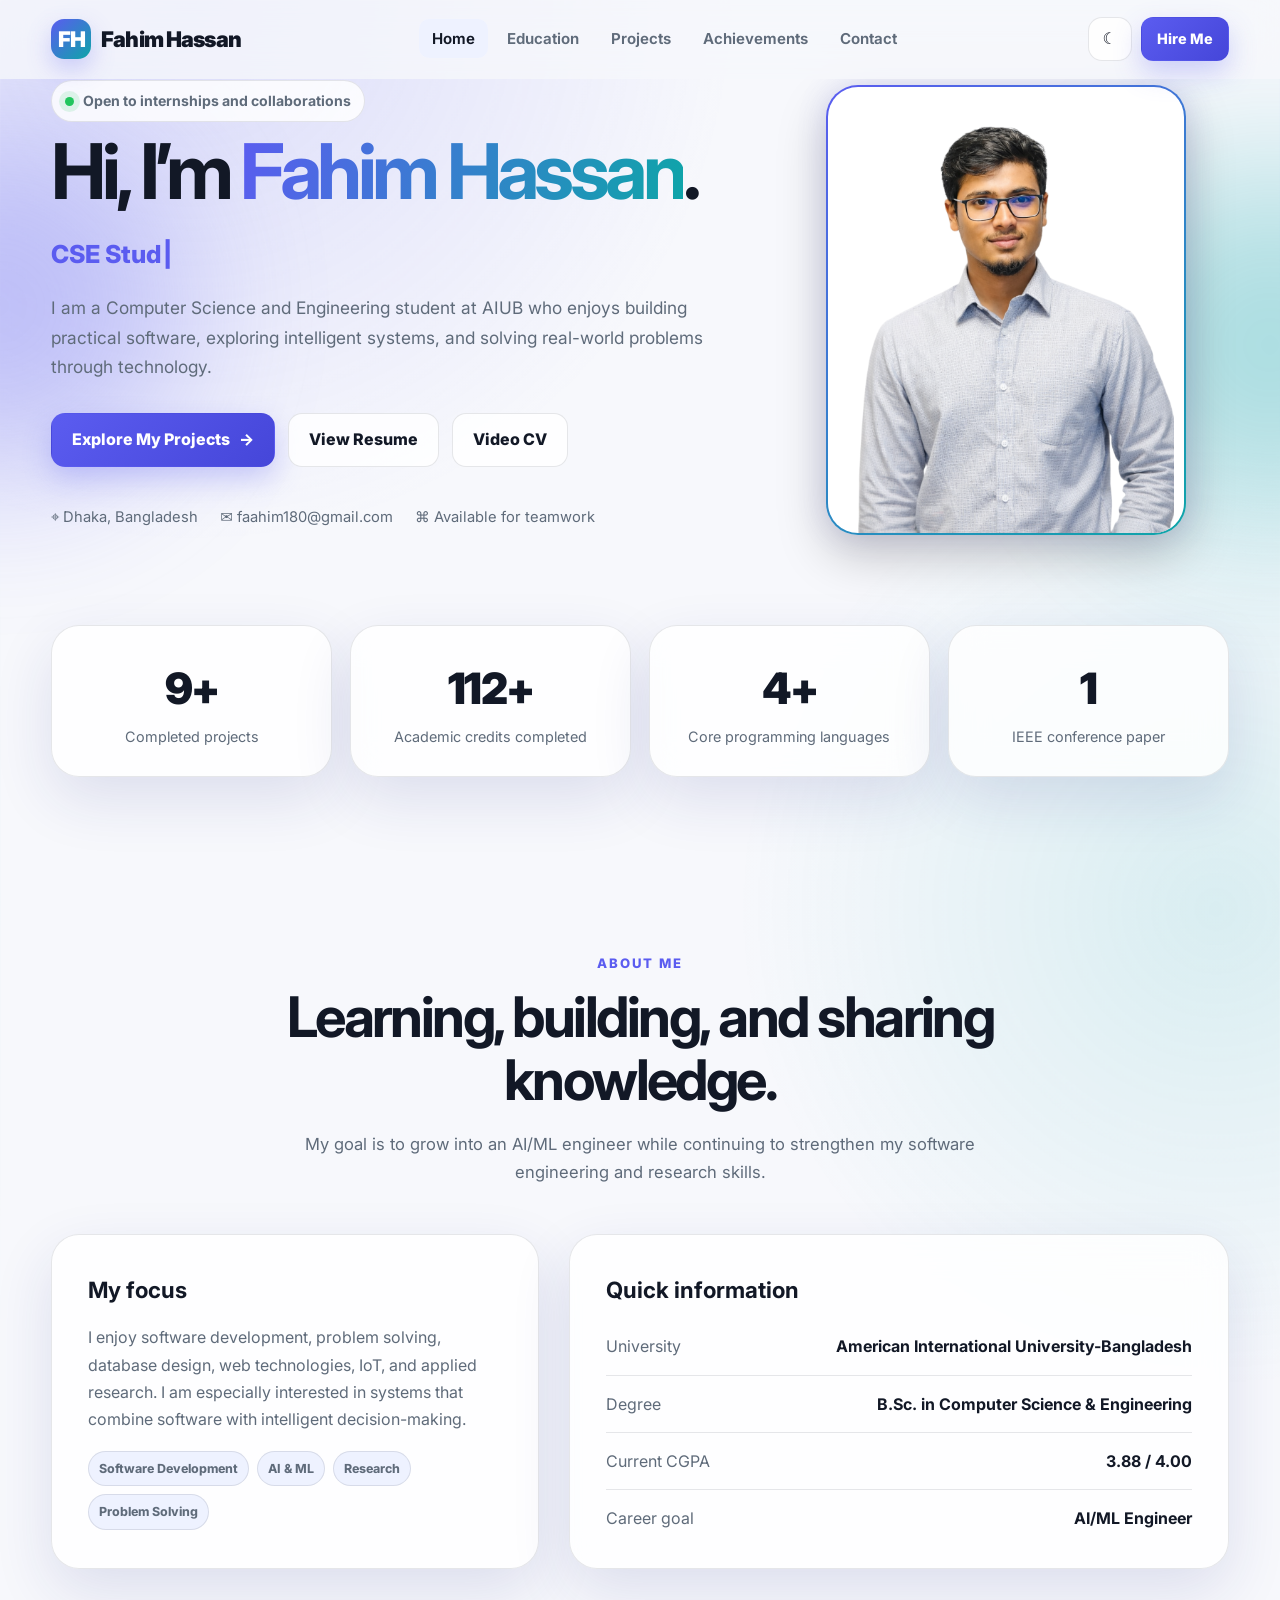
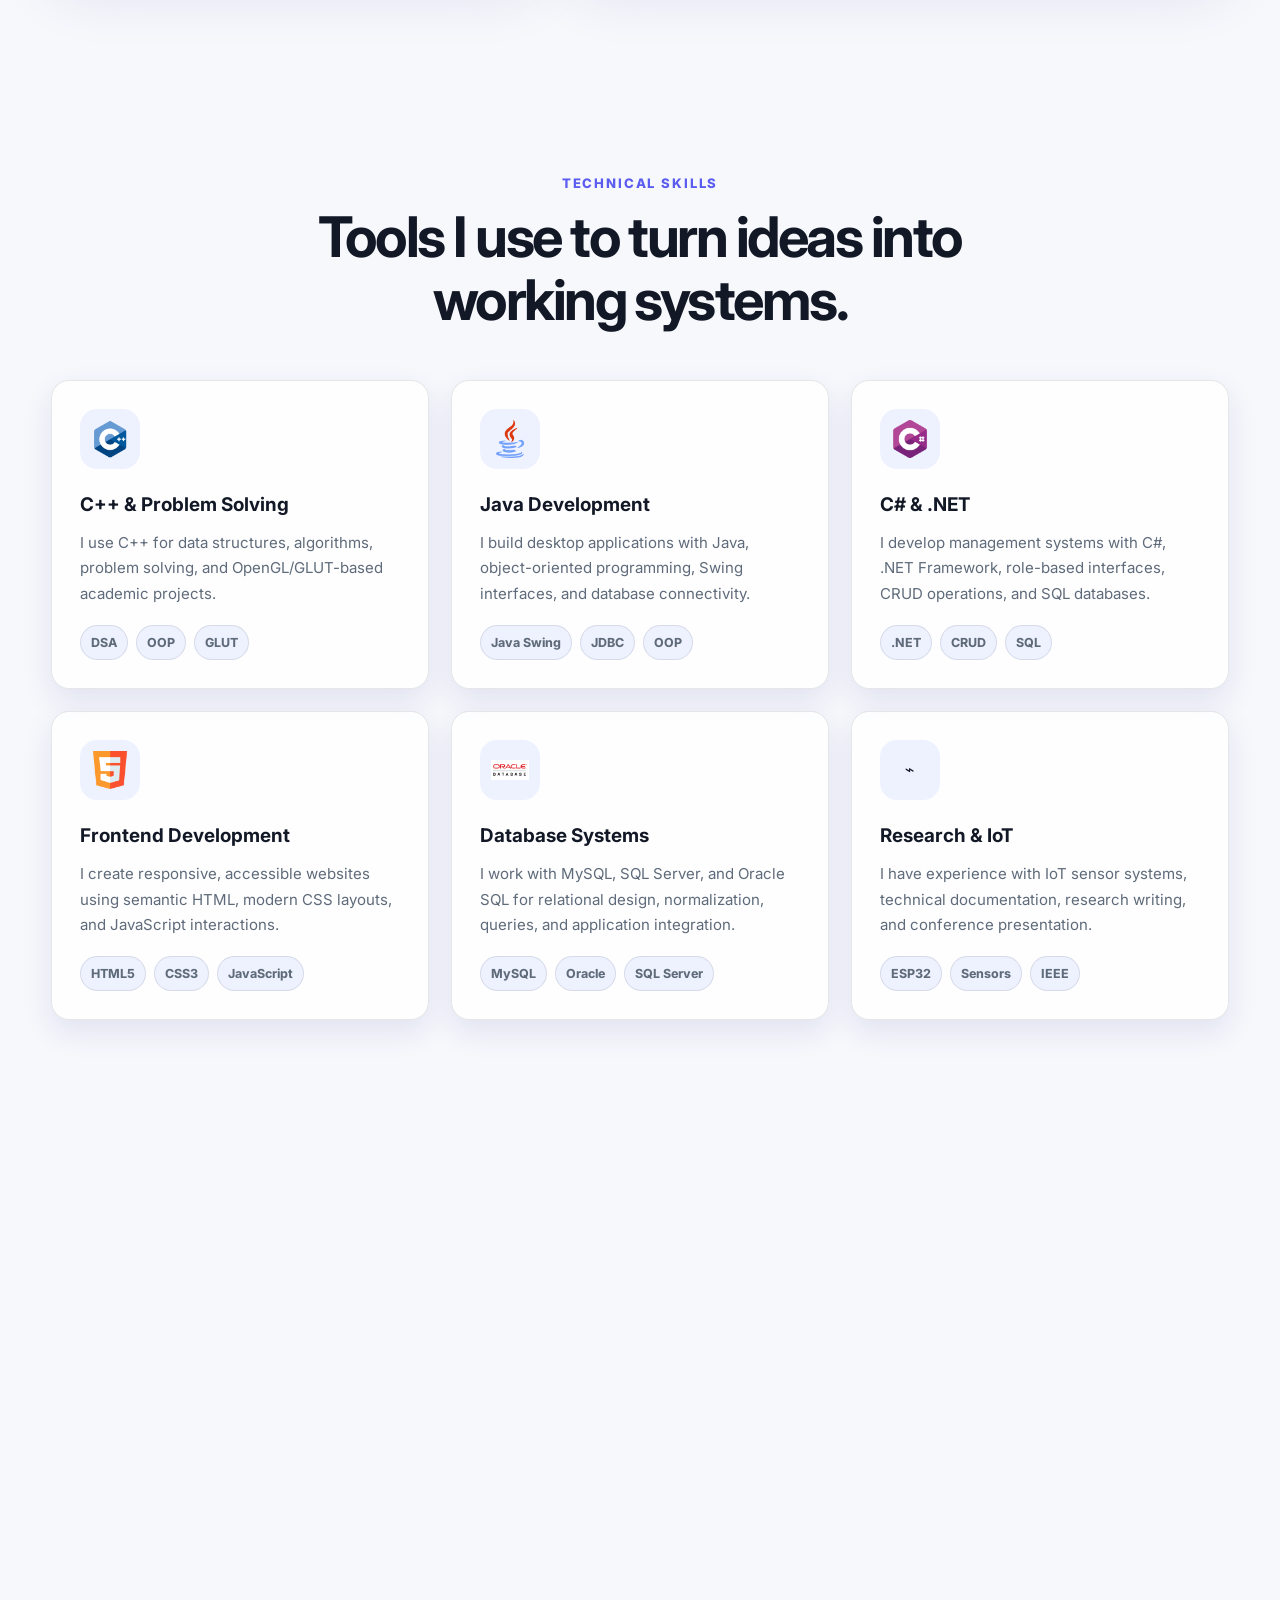
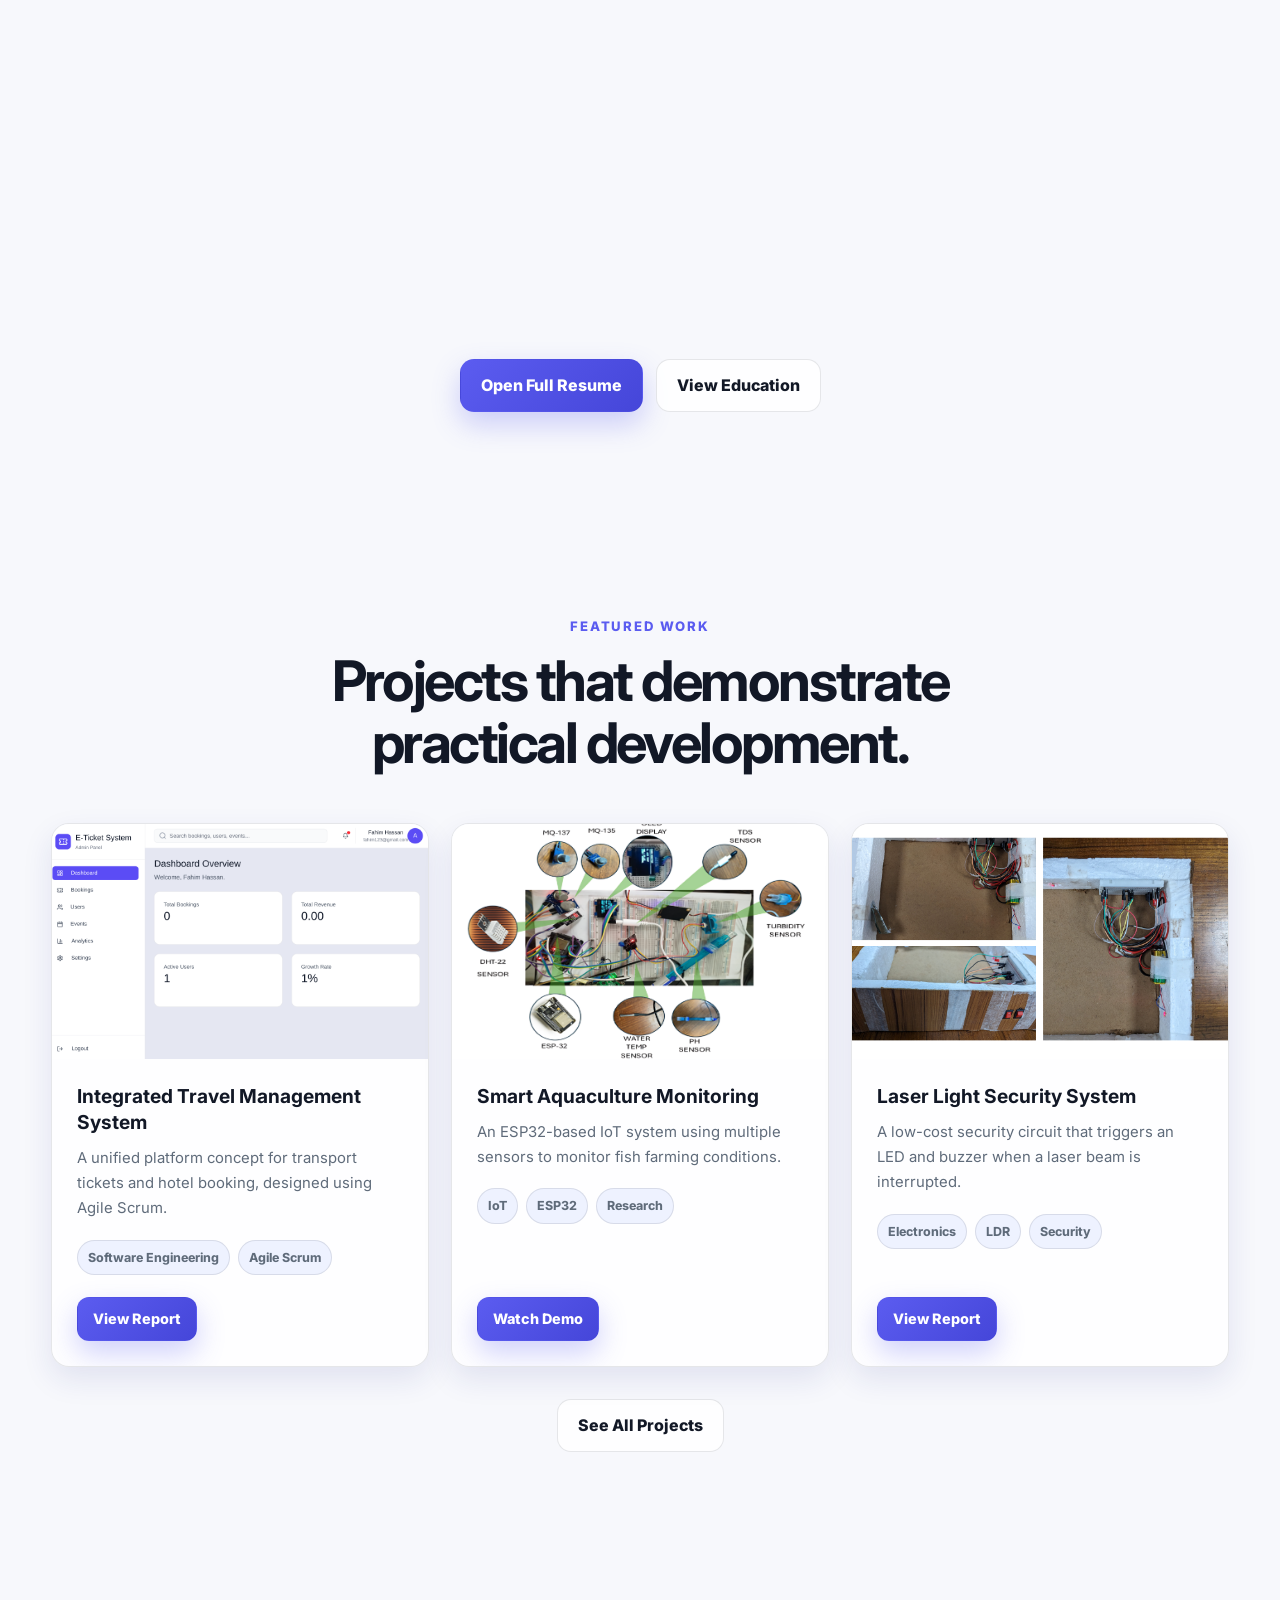
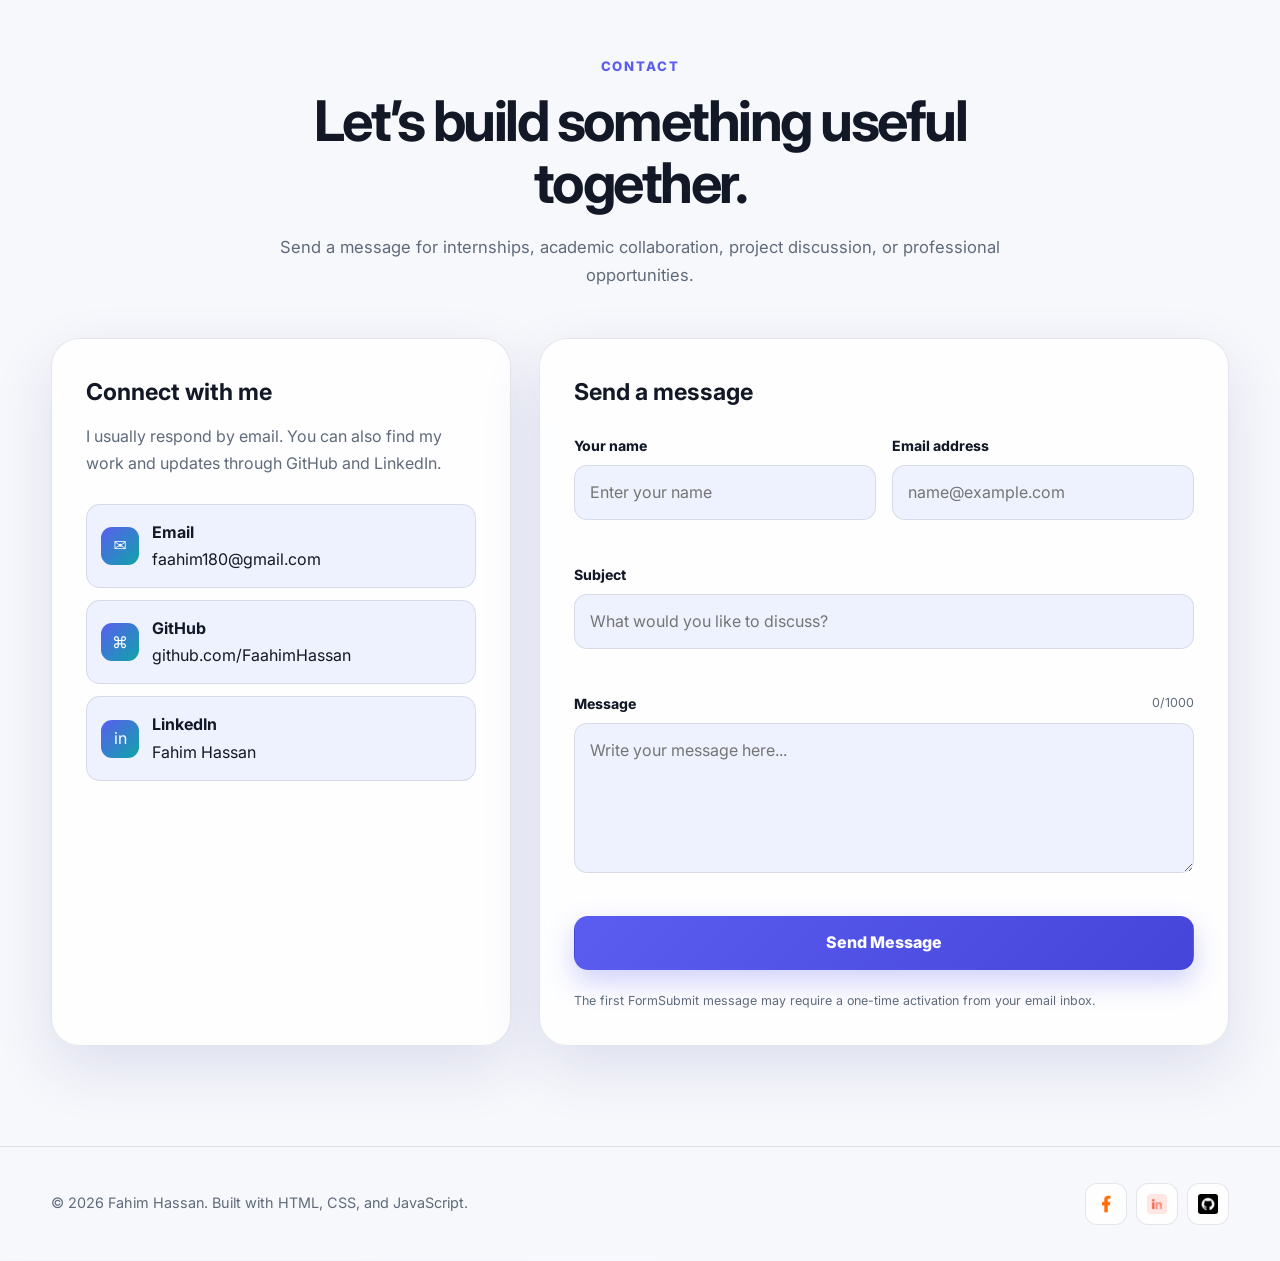
==== index.html @ 97524c72 "Complete file" ====
<!DOCTYPE html>
<html lang="en">
<head>
  <meta charset="UTF-8">
  <meta name="viewport" content="width=device-width, initial-scale=1.0">
  <meta name="description" content="Portfolio of Fahim Hassan, a Computer Science and Engineering student interested in software development, AI, machine learning, and research.">
  <meta name="theme-color" content="#070b16">
  <title>Fahim Hassan | CSE Portfolio</title>
  <link rel="preconnect" href="https://fonts.googleapis.com">
  <link rel="preconnect" href="https://fonts.gstatic.com" crossorigin>
  <link href="https://fonts.googleapis.com/css2?family=Inter:wght@400;500;600;700;800;900&display=swap" rel="stylesheet">
  <script>
    document.documentElement.dataset.theme = localStorage.getItem("portfolio-theme") ||
      (window.matchMedia("(prefers-color-scheme: dark)").matches ? "dark" : "light");
  </script>
  <link rel="stylesheet" href="styles/styles.css">
</head>
<body>
  <a class="skip-link" href="#main-content">Skip to main content</a>

  <header class="site-header">
    <nav class="navbar container" aria-label="Main navigation">
      <a class="logo" href="index.html" aria-label="Fahim Hassan home">
        <span class="logo-mark">FH</span>
        <span class="logo-text">Fahim Hassan</span>
      </a>

      <ul class="nav-menu">
        <li><a class="nav-link" href="index.html">Home</a></li>
        <li><a class="nav-link" href="education-card.html">Education</a></li>
        <li><a class="nav-link" href="projects.html">Projects</a></li>
        <li><a class="nav-link" href="achievements.html">Achievements</a></li>
        <li><a class="nav-link" href="#contact">Contact</a></li>
      </ul>

      <div class="nav-actions">
        <button class="icon-button theme-toggle" type="button" aria-label="Switch theme">☾</button>
        <a class="btn btn-primary btn-small desktop-hire" href="https://www.linkedin.com/in/fahim-hassan-341258252/" target="_blank" rel="noopener noreferrer">Hire Me</a>
        <button class="menu-toggle" type="button" aria-label="Open navigation menu" aria-expanded="false">
          <span></span><span></span><span></span>
        </button>
      </div>
    </nav>
  </header>

  <main id="main-content">
    <section class="hero">
      <div class="container hero-grid">
        <div class="hero-content">
          <div class="status-badge"><span class="status-dot"></span>Open to internships and collaborations</div>
          <h1>Hi, I’m <span class="gradient-text">Fahim Hassan</span>.</h1>
          <p class="hero-role">
            <span data-typing='["CSE Student", "Software Developer", "AI/ML Learner", "Research Enthusiast"]'></span><span class="typing-cursor">|</span>
          </p>
          <p class="hero-description">
            I am a Computer Science and Engineering student at AIUB who enjoys building practical software, exploring intelligent systems, and solving real-world problems through technology.
          </p>
          <div class="hero-actions">
            <a class="btn btn-primary" href="projects.html">Explore My Projects <span aria-hidden="true">→</span></a>
            <a class="btn btn-secondary" href="link.html">View Resume</a>
            <a class="btn btn-secondary" href="https://youtu.be/KXTPEJfqKW8" target="_blank" rel="noopener noreferrer">Video CV</a>
          </div>
          <div class="hero-meta">
            <span>⌖ Dhaka, Bangladesh</span>
            <span>✉ faahim180@gmail.com</span>
            <span>⌘ Available for teamwork</span>
          </div>
        </div>

        <div class="portrait-shell">
          <img src="images/Fahim-cropped.png" alt="Portrait of Fahim Hassan" width="944" height="1206" loading="eager" decoding="async" fetchpriority="high">
          <div class="floating-card">
            <strong>CGPA 3.87</strong>
            <span>B.Sc. in CSE at AIUB</span>
          </div>
        </div>
      </div>
    </section>

    <section class="section compact">
      <div class="container stats-grid">
        <article class="glass-card stat-card reveal">
          <div class="stat-number" data-counter="9" data-suffix="+">0</div>
          <p class="stat-label">Completed projects</p>
        </article>
        <article class="glass-card stat-card reveal">
          <div class="stat-number" data-counter="112" data-suffix="+">0</div>
          <p class="stat-label">Academic credits completed</p>
        </article>
        <article class="glass-card stat-card reveal">
          <div class="stat-number" data-counter="4" data-suffix="+">0</div>
          <p class="stat-label">Core programming languages</p>
        </article>
        <article class="glass-card stat-card reveal">
          <div class="stat-number" data-counter="1">0</div>
          <p class="stat-label">IEEE conference paper</p>
        </article>
      </div>
    </section>

    <section class="section" id="about">
      <div class="container">
        <div class="section-header reveal">
          <span class="eyebrow">About me</span>
          <h2 class="section-title">Learning, building, and sharing knowledge.</h2>
          <p class="section-description">My goal is to grow into an AI/ML engineer while continuing to strengthen my software engineering and research skills.</p>
        </div>

        <div class="about-grid">
          <article class="glass-card about-panel reveal">
            <h3>My focus</h3>
            <p>I enjoy software development, problem solving, database design, web technologies, IoT, and applied research. I am especially interested in systems that combine software with intelligent decision-making.</p>
            <div class="tag-list">
              <span class="tag">Software Development</span>
              <span class="tag">AI & ML</span>
              <span class="tag">Research</span>
              <span class="tag">Problem Solving</span>
            </div>
          </article>

          <article class="glass-card about-panel reveal">
            <h3>Quick information</h3>
            <div class="info-list">
              <div class="info-item"><span>University</span><strong>American International University-Bangladesh</strong></div>
              <div class="info-item"><span>Degree</span><strong>B.Sc. in Computer Science & Engineering</strong></div>
              <div class="info-item"><span>Current CGPA</span><strong>3.88 / 4.00</strong></div>
              <div class="info-item"><span>Career goal</span><strong>AI/ML Engineer</strong></div>
            </div>
          </article>
        </div>
      </div>
    </section>

    <section class="section" id="skills">
      <div class="container">
        <div class="section-header reveal">
          <span class="eyebrow">Technical skills</span>
          <h2 class="section-title">Tools I use to turn ideas into working systems.</h2>
        </div>

        <div class="skills-grid">
          <article class="skill-card reveal">
            <div class="skill-icon"><img src="images/c++.png" alt="C++ logo"></div>
            <h3>C++ & Problem Solving</h3>
            <p>I use C++ for data structures, algorithms, problem solving, and OpenGL/GLUT-based academic projects.</p>
            <div class="tag-list"><span class="tag">DSA</span><span class="tag">OOP</span><span class="tag">GLUT</span></div>
          </article>

          <article class="skill-card reveal">
            <div class="skill-icon"><img src="images/java.png" alt="Java logo"></div>
            <h3>Java Development</h3>
            <p>I build desktop applications with Java, object-oriented programming, Swing interfaces, and database connectivity.</p>
            <div class="tag-list"><span class="tag">Java Swing</span><span class="tag">JDBC</span><span class="tag">OOP</span></div>
          </article>

          <article class="skill-card reveal">
            <div class="skill-icon"><img src="images/c-sharp.png" alt="C sharp logo"></div>
            <h3>C# & .NET</h3>
            <p>I develop management systems with C#, .NET Framework, role-based interfaces, CRUD operations, and SQL databases.</p>
            <div class="tag-list"><span class="tag">.NET</span><span class="tag">CRUD</span><span class="tag">SQL</span></div>
          </article>

          <article class="skill-card reveal">
            <div class="skill-icon"><img src="images/html5.png" alt="HTML logo"></div>
            <h3>Frontend Development</h3>
            <p>I create responsive, accessible websites using semantic HTML, modern CSS layouts, and JavaScript interactions.</p>
            <div class="tag-list"><span class="tag">HTML5</span><span class="tag">CSS3</span><span class="tag">JavaScript</span></div>
          </article>

          <article class="skill-card reveal">
            <div class="skill-icon"><img src="images/oracle-database-logo.png" alt="Database logo"></div>
            <h3>Database Systems</h3>
            <p>I work with MySQL, SQL Server, and Oracle SQL for relational design, normalization, queries, and application integration.</p>
            <div class="tag-list"><span class="tag">MySQL</span><span class="tag">Oracle</span><span class="tag">SQL Server</span></div>
          </article>

          <article class="skill-card reveal">
            <div class="skill-icon"><span aria-hidden="true">⌁</span></div>
            <h3>Research & IoT</h3>
            <p>I have experience with IoT sensor systems, technical documentation, research writing, and conference presentation.</p>
            <div class="tag-list"><span class="tag">ESP32</span><span class="tag">Sensors</span><span class="tag">IEEE</span></div>
          </article>
        </div>
      </div>
    </section>

    <section class="section" id="resume">
      <div class="container">
        <div class="section-header reveal">
          <span class="eyebrow">Resume summary</span>
          <h2 class="section-title">Academic progress and selected experience.</h2>
        </div>

        <div class="timeline-grid">
          <article class="glass-card timeline-column reveal">
            <h3>Education</h3>
            <div class="timeline-item">
              <h4>B.Sc. in Computer Science & Engineering</h4>
              <div class="meta">AIUB · Expected 2027</div>
              <p>Current CGPA: 3.87. Completed 97 credits and continuing advanced CSE coursework.</p>
            </div>
            <div class="timeline-item">
              <h4>Higher Secondary Certificate</h4>
              <div class="meta">Notre Dame College Mymensingh · 2021</div>
              <p>Science group, GPA 5.00 out of 5.00.</p>
            </div>
            <div class="timeline-item">
              <h4>Secondary School Certificate</h4>
              <div class="meta">Shibganj Govt. Model High School · 2019</div>
              <p>Science group, GPA 5.00 out of 5.00.</p>
            </div>
          </article>

          <article class="glass-card timeline-column reveal">
            <h3>Projects & Research</h3>
            <div class="timeline-item">
              <h4>Fresh Farm Shop Management System</h4>
              <div class="meta">C# · .NET · Database</div>
              <p>Role-based inventory, sales, billing, and reporting system.</p>
            </div>
            <div class="timeline-item">
              <h4>Coffee Shop Management System</h4>
              <div class="meta">Java · Swing · JDBC</div>
              <p>Desktop ordering application with authentication, cart, discount, payment, and admin features.</p>
            </div>
            <div class="timeline-item">
              <h4>Smart Aquaculture Monitoring</h4>
              <div class="meta">IoT · ESP32 · Sensors</div>
              <p>Real-time environmental monitoring concept with validation of sensor readings.</p>
            </div>
          </article>
        </div>

        <div class="hero-actions" style="justify-content:center; margin-top:32px;">
          <a class="btn btn-primary" href="link.html">Open Full Resume</a>
          <a class="btn btn-secondary" href="education-card.html">View Education</a>
        </div>
      </div>
    </section>

    <section class="section" id="featured-projects">
      <div class="container">
        <div class="section-header reveal">
          <span class="eyebrow">Featured work</span>
          <h2 class="section-title">Projects that demonstrate practical development.</h2>
        </div>

        <div class="project-grid">
          <article class="project-card reveal">
            <div class="project-media"><img src="images/Softwere_project.png" alt="Travel management software project interface" loading="lazy"></div>
            <div class="project-body">
              <h3>Integrated Travel Management System</h3>
              <p>A unified platform concept for transport tickets and hotel booking, designed using Agile Scrum.</p>
              <div class="tag-list"><span class="tag">Software Engineering</span><span class="tag">Agile Scrum</span></div>
              <div class="project-actions"><a class="btn btn-primary btn-small" href="softwere_project.html">View Report</a></div>
            </div>
          </article>

          <article class="project-card reveal">
            <div class="project-media"><img src="images/MicroProject.png" alt="Smart aquaculture monitoring system" loading="lazy"></div>
            <div class="project-body">
              <h3>Smart Aquaculture Monitoring</h3>
              <p>An ESP32-based IoT system using multiple sensors to monitor fish farming conditions.</p>
              <div class="tag-list"><span class="tag">IoT</span><span class="tag">ESP32</span><span class="tag">Research</span></div>
              <div class="project-actions"><a class="btn btn-primary btn-small" href="https://youtu.be/hT_VcO5adfo" target="_blank" rel="noopener noreferrer">Watch Demo</a></div>
            </div>
          </article>

          <article class="project-card reveal">
            <div class="project-media"><img src="images/Laser_light.png" alt="Laser light security system" loading="lazy"></div>
            <div class="project-body">
              <h3>Laser Light Security System</h3>
              <p>A low-cost security circuit that triggers an LED and buzzer when a laser beam is interrupted.</p>
              <div class="tag-list"><span class="tag">Electronics</span><span class="tag">LDR</span><span class="tag">Security</span></div>
              <div class="project-actions"><a class="btn btn-primary btn-small" href="laser_light.html">View Report</a></div>
            </div>
          </article>
        </div>

        <div class="hero-actions" style="justify-content:center; margin-top:32px;">
          <a class="btn btn-secondary" href="projects.html">See All Projects</a>
        </div>
      </div>
    </section>

    <section class="section" id="contact">
      <div class="container">
        <div class="section-header reveal">
          <span class="eyebrow">Contact</span>
          <h2 class="section-title">Let’s build something useful together.</h2>
          <p class="section-description">Send a message for internships, academic collaboration, project discussion, or professional opportunities.</p>
        </div>

        <div class="contact-grid">
          <article class="glass-card contact-info reveal">
            <h3>Connect with me</h3>
            <p>I usually respond by email. You can also find my work and updates through GitHub and LinkedIn.</p>
            <div class="contact-links">
              <a class="contact-link" href="mailto:faahim180@gmail.com"><span>✉</span><span><strong>Email</strong><br>faahim180@gmail.com</span></a>
              <a class="contact-link" href="https://github.com/FaahimHassan" target="_blank" rel="noopener noreferrer"><span>⌘</span><span><strong>GitHub</strong><br>github.com/FaahimHassan</span></a>
              <a class="contact-link" href="https://www.linkedin.com/in/fahim-hassan-341258252/" target="_blank" rel="noopener noreferrer"><span>in</span><span><strong>LinkedIn</strong><br>Fahim Hassan</span></a>
            </div>
          </article>

         <form class="glass-card contact-form reveal"
      action="https://formsubmit.co/faahim180@gmail.com"
      method="POST">
            <h3>Send a message</h3>
                            <input
                  type="hidden"
                  name="_subject"
                  value="New portfolio contact message"
                >

                <input
                  type="hidden"
                  name="_template"
                  value="table"
                >

                <input
                  type="hidden"
                  name="_url"
                  value="https://faahimhassan.github.io/E-Portfolio/"
                >
            <input type="hidden" name="_subject" value="New portfolio contact message">
            <input type="hidden" name="_template" value="table">
            <div class="honeypot" aria-hidden="true">
              <label for="website">Leave this field empty</label>
              <input id="website" type="text" name="_honey" tabindex="-1" autocomplete="off">
            </div>

            <div class="form-grid">
              <div class="form-group">
                <label for="name">Your name</label>
                <input class="form-control" id="name" name="name" type="text" autocomplete="name" placeholder="Enter your name" required>
                <span class="field-error" data-error-for="name"></span>
              </div>

              <div class="form-group">
                <label for="email">Email address</label>
                <input class="form-control" id="email" name="email" type="email" autocomplete="email" placeholder="name@example.com" required>
                <span class="field-error" data-error-for="email"></span>
              </div>

              <div class="form-group full">
                <label for="subject">Subject</label>
                <input class="form-control" id="subject" name="subject" type="text" placeholder="What would you like to discuss?" required>
                <span class="field-error" data-error-for="subject"></span>
              </div>

              <div class="form-group full">
                <div class="field-row"><label for="message">Message</label><span class="character-count"><span id="messageCount">0</span>/1000</span></div>
                <textarea class="form-control" id="message" name="message" maxlength="1000" placeholder="Write your message here..." required></textarea>
                <span class="field-error" data-error-for="message"></span>
              </div>

              <div class="form-group full">
                <button class="btn btn-primary" type="submit">Send Message</button>
                <div class="form-status" id="formStatus" role="status" aria-live="polite"></div>
                <p class="form-note">The first FormSubmit message may require a one-time activation from your email inbox.</p>
              </div>
            </div>
          </form>
        </div>
      </div>
    </section>
  </main>

  <footer class="site-footer">
    <div class="container footer-content">
      <p>© <span data-current-year></span> Fahim Hassan. Built with HTML, CSS, and JavaScript.</p>
      <div class="social-links" aria-label="Social media links">
        <a class="social-link" href="https://www.facebook.com/faahim.hassan" target="_blank" rel="noopener noreferrer" aria-label="Facebook"><img src="images/icons/facebook.png" alt=""></a>
        <a class="social-link" href="https://www.linkedin.com/in/fahim-hassan-341258252/" target="_blank" rel="noopener noreferrer" aria-label="LinkedIn"><img src="images/icons/linkedin.png" alt=""></a>
        <a class="social-link" href="https://github.com/FaahimHassan" target="_blank" rel="noopener noreferrer" aria-label="GitHub"><img src="images/icons/github.png" alt=""></a>
      </div>
    </div>
  </footer>

  <button class="back-to-top" type="button" aria-label="Back to top">↑</button>
  <script src="js/script.js" defer></script>
</body>
</html>
---- styles/styles.css ----
:root {
  --bg: #f7f8fc;
  --surface: rgba(255, 255, 255, 0.82);
  --surface-solid: #ffffff;
  --surface-2: #eef2ff;
  --text: #121826;
  --muted: #5f6b7a;
  --primary: #5b5cf0;
  --primary-strong: #4546d9;
  --accent: #0ea5a8;
  --border: rgba(18, 24, 38, 0.1);
  --shadow: 0 22px 60px rgba(31, 38, 135, 0.12);
  --shadow-small: 0 12px 30px rgba(31, 38, 135, 0.1);
  --radius-lg: 28px;
  --radius-md: 18px;
  --radius-sm: 12px;
  --container: 1180px;
  --header-height: 78px;
}

html[data-theme="dark"] {
  --bg: #070b16;
  --surface: rgba(15, 23, 42, 0.78);
  --surface-solid: #0f172a;
  --surface-2: #172033;
  --text: #ecf3ff;
  --muted: #a7b3c6;
  --primary: #8b8cff;
  --primary-strong: #a4a5ff;
  --accent: #2dd4bf;
  --border: rgba(255, 255, 255, 0.1);
  --shadow: 0 24px 70px rgba(0, 0, 0, 0.35);
  --shadow-small: 0 14px 36px rgba(0, 0, 0, 0.28);
}

* {
  margin: 0;
  padding: 0;
  box-sizing: border-box;
}

html {
  scroll-behavior: smooth;
  scroll-padding-top: calc(var(--header-height) + 22px);
}

body {
  min-height: 100vh;
  overflow-x: hidden;
  font-family: "Inter", system-ui, -apple-system, BlinkMacSystemFont, "Segoe UI", sans-serif;
  color: var(--text);
  background:
    radial-gradient(circle at 15% 0%, rgba(91, 92, 240, 0.18), transparent 34rem),
    radial-gradient(circle at 95% 15%, rgba(14, 165, 168, 0.13), transparent 30rem),
    var(--bg);
  line-height: 1.7;
  transition: background-color 0.25s ease, color 0.25s ease;
}

body.nav-open {
  overflow: hidden;
}

img,
iframe {
  max-width: 100%;
}

a {
  color: inherit;
  text-decoration: none;
}

button,
input,
textarea,
select {
  font: inherit;
}

button {
  color: inherit;
}

ul {
  list-style: none;
}

.container {
  width: min(92%, var(--container));
  margin-inline: auto;
}

.section {
  padding: 100px 0;
}

.section.compact {
  padding: 72px 0;
}

.section-header {
  max-width: 760px;
  margin: 0 auto 48px;
  text-align: center;
}

.eyebrow {
  display: inline-flex;
  align-items: center;
  gap: 8px;
  margin-bottom: 12px;
  color: var(--primary);
  font-size: 0.82rem;
  font-weight: 800;
  letter-spacing: 0.14em;
  text-transform: uppercase;
}

.section-title {
  font-size: clamp(2rem, 5vw, 3.5rem);
  line-height: 1.12;
  letter-spacing: -0.045em;
}

.section-description {
  margin-top: 18px;
  color: var(--muted);
  font-size: 1.04rem;
}

.gradient-text {
  color: transparent;
  background: linear-gradient(105deg, var(--primary), var(--accent));
  background-clip: text;
  -webkit-background-clip: text;
}

.glass-card {
  border: 1px solid var(--border);
  border-radius: var(--radius-lg);
  background: var(--surface);
  box-shadow: var(--shadow);
  backdrop-filter: blur(18px);
  -webkit-backdrop-filter: blur(18px);
}

.site-header {
  position: sticky;
  top: 0;
  z-index: 1000;
  min-height: var(--header-height);
  border-bottom: 1px solid transparent;
  background: rgba(247, 248, 252, 0.78);
  backdrop-filter: blur(18px);
  -webkit-backdrop-filter: blur(18px);
  transition: border-color 0.25s ease, box-shadow 0.25s ease;
}

html[data-theme="dark"] .site-header {
  background: rgba(7, 11, 22, 0.78);
}

.site-header.scrolled {
  border-color: var(--border);
  box-shadow: 0 10px 30px rgba(0, 0, 0, 0.08);
}

.navbar {
  min-height: var(--header-height);
  display: flex;
  align-items: center;
  justify-content: space-between;
  gap: 24px;
}

.logo {
  display: inline-flex;
  align-items: center;
  gap: 10px;
  font-size: 1.35rem;
  font-weight: 900;
  letter-spacing: -0.04em;
}

.logo-mark {
  display: grid;
  width: 40px;
  height: 40px;
  place-items: center;
  border-radius: 13px;
  color: #ffffff;
  background: linear-gradient(135deg, var(--primary), var(--accent));
  box-shadow: 0 10px 24px rgba(91, 92, 240, 0.28);
}

.nav-menu {
  display: flex;
  align-items: center;
  gap: 6px;
}

.nav-link {
  position: relative;
  padding: 10px 13px;
  border-radius: 10px;
  color: var(--muted);
  font-size: 0.94rem;
  font-weight: 650;
  transition: color 0.2s ease, background 0.2s ease;
}

.nav-link:hover,
.nav-link.active {
  color: var(--text);
  background: var(--surface-2);
}

.nav-actions {
  display: flex;
  align-items: center;
  gap: 9px;
}

.icon-button,
.menu-toggle {
  display: grid;
  width: 44px;
  height: 44px;
  place-items: center;
  border: 1px solid var(--border);
  border-radius: 14px;
  background: var(--surface);
  cursor: pointer;
  transition: transform 0.2s ease, border-color 0.2s ease;
}

.icon-button:hover,
.menu-toggle:hover {
  transform: translateY(-2px);
  border-color: var(--primary);
}

.menu-toggle {
  display: none;
  gap: 4px;
}

.menu-toggle span {
  width: 20px;
  height: 2px;
  border-radius: 999px;
  background: currentColor;
  transition: transform 0.25s ease, opacity 0.25s ease;
}

.menu-toggle.active span:nth-child(1) {
  transform: translateY(6px) rotate(45deg);
}

.menu-toggle.active span:nth-child(2) {
  opacity: 0;
}

.menu-toggle.active span:nth-child(3) {
  transform: translateY(-6px) rotate(-45deg);
}

.btn {
  display: inline-flex;
  min-height: 48px;
  align-items: center;
  justify-content: center;
  gap: 9px;
  padding: 12px 20px;
  border: 1px solid transparent;
  border-radius: 14px;
  font-weight: 800;
  cursor: pointer;
  transition: transform 0.2s ease, box-shadow 0.2s ease, background 0.2s ease;
}

.btn:hover {
  transform: translateY(-2px);
}

.btn-primary {
  color: #ffffff;
  background: linear-gradient(135deg, var(--primary), var(--primary-strong));
  box-shadow: 0 12px 28px rgba(91, 92, 240, 0.28);
}

.btn-primary:hover {
  box-shadow: 0 16px 34px rgba(91, 92, 240, 0.38);
}

.btn-secondary {
  border-color: var(--border);
  background: var(--surface);
}

.btn-small {
  min-height: 42px;
  padding: 9px 15px;
  border-radius: 12px;
  font-size: 0.9rem;
}

.hero {
  position: relative;
  min-height: auto;
  display: flex;
  align-items: center;
  padding: 6px 0 18px;
  isolation: isolate;
}

.hero::before,
.hero::after {
  position: absolute;
  z-index: -1;
  width: 360px;
  height: 360px;
  border-radius: 50%;
  filter: blur(80px);
  content: "";
  opacity: 0.32;
}

.hero::before {
  top: 10%;
  left: -180px;
  background: var(--primary);
}

.hero::after {
  right: -170px;
  bottom: 6%;
  background: var(--accent);
}

.hero-grid {
  display: grid;
  grid-template-columns: minmax(0, 1.15fr) minmax(240px, 0.72fr);
  align-items: center;
  gap: 20px;
}

.hero-content {
  margin-top: -10px;
}

.status-badge {
  display: inline-flex;
  align-items: center;
  gap: 9px;
  margin-bottom: 12px;
  padding: 8px 13px;
  border: 1px solid var(--border);
  border-radius: 999px;
  color: var(--muted);
  background: var(--surface);
  font-size: 0.88rem;
  font-weight: 700;
}

.status-dot {
  width: 9px;
  height: 9px;
  border-radius: 50%;
  background: #22c55e;
  box-shadow: 0 0 0 6px rgba(34, 197, 94, 0.13);
}

.hero h1 {
  max-width: 740px;
  font-size: clamp(3rem, 6vw, 5.15rem);
  line-height: 1;
  letter-spacing: -0.06em;
}

.hero-role {
  min-height: 34px;
  margin-top: 22px;
  color: var(--primary);
  font-size: clamp(1.15rem, 2.5vw, 1.55rem);
  font-weight: 800;
}

.typing-cursor {
  display: inline-block;
  margin-left: 2px;
  animation: blink 0.8s infinite;
}

@keyframes blink {
  50% { opacity: 0; }
}

.hero-description {
  max-width: 690px;
  margin-top: 18px;
  color: var(--muted);
  font-size: 1.08rem;
}

.hero-actions {
  display: flex;
  flex-wrap: wrap;
  gap: 13px;
  margin-top: 32px;
}

.hero-meta {
  display: flex;
  flex-wrap: wrap;
  gap: 22px;
  margin-top: 38px;
  color: var(--muted);
  font-size: 0.92rem;
}

.hero-meta span {
  display: inline-flex;
  align-items: center;
  gap: 8px;
}

.portrait-shell {
  position: relative;

  /* Portrait size */
  width: clamp(360px, 28vw, 430px);
  aspect-ratio: 4 / 5;

  margin-inline: auto;
  padding: 10px 10px 0;
  overflow: hidden;

  /* Portrait frame */
  border: 2px solid transparent;
  border-radius: 32px;

  background:
    linear-gradient(
      var(--surface-solid),
      var(--surface-solid)
    ) padding-box,
    linear-gradient(
      145deg,
      var(--primary),
      var(--accent)
    ) border-box;

  box-shadow:
    0 20px 50px rgba(0, 0, 0, 0.22),
    0 0 30px rgba(91, 92, 240, 0.15);
}

.portrait-shell::before {
  display: none;
}

.portrait-shell img {
  display: block;
  width: 100%;
  height: 100%;

  object-fit: contain;
  object-position: center bottom;

  border-radius: 24px 24px 0 0;
  background: transparent;
  box-shadow: none;
}
/* .floating-card {
  position: absolute;
  right: -26px;
  bottom: 28px;
  max-width: 220px;
  padding: 14px 17px;
  border: 1px solid var(--border);
  border-radius: 16px;
  background: var(--surface-solid);
  box-shadow: var(--shadow-small);
} */

.floating-card {
  display: none;
}

.floating-card strong,
.floating-card span {
  display: block;
}

.floating-card span {
  color: var(--muted);
  font-size: 0.82rem;
}

.stats-grid {
  display: grid;
  grid-template-columns: repeat(4, 1fr);
  gap: 18px;
}

.stat-card {
  padding: 26px;
  text-align: center;
}

.stat-number {
  font-size: clamp(1.8rem, 4vw, 2.7rem);
  font-weight: 900;
  letter-spacing: -0.04em;
}

.stat-label {
  color: var(--muted);
  font-size: 0.9rem;
}

.about-grid {
  display: grid;
  grid-template-columns: 0.85fr 1.15fr;
  gap: 30px;
}

.about-panel {
  padding: 36px;
}

.about-panel h3 {
  margin-bottom: 15px;
  font-size: 1.4rem;
}

.about-panel p {
  color: var(--muted);
}

.info-list {
  display: grid;
  gap: 15px;
  margin-top: 24px;
}

.info-item {
  display: flex;
  align-items: flex-start;
  justify-content: space-between;
  gap: 24px;
  padding-bottom: 14px;
  border-bottom: 1px solid var(--border);
}

.info-item:last-child {
  padding-bottom: 0;
  border-bottom: 0;
}

.info-item span {
  color: var(--muted);
}

.skills-grid,
.cards-grid,
.project-grid {
  display: grid;
  grid-template-columns: repeat(3, minmax(0, 1fr));
  gap: 22px;
}

.skill-card,
.content-card,
.project-card {
  overflow: hidden;
  border: 1px solid var(--border);
  border-radius: var(--radius-md);
  background: var(--surface);
  box-shadow: var(--shadow-small);
  transition: transform 0.25s ease, border-color 0.25s ease, box-shadow 0.25s ease;
}

.skill-card:hover,
.content-card:hover,
.project-card:hover {
  transform: translateY(-7px);
  border-color: rgba(91, 92, 240, 0.45);
  box-shadow: var(--shadow);
}

.skill-card {
  padding: 28px;
}

.skill-icon {
  display: grid;
  width: 60px;
  height: 60px;
  margin-bottom: 20px;
  place-items: center;
  border-radius: 17px;
  background: var(--surface-2);
}

.skill-icon img {
  width: 38px;
  height: 38px;
  object-fit: contain;
}

.skill-card h3 {
  font-size: 1.18rem;
}

.skill-card p {
  margin-top: 9px;
  color: var(--muted);
  font-size: 0.94rem;
}

.tag-list {
  display: flex;
  flex-wrap: wrap;
  gap: 8px;
  margin-top: 18px;
}

.tag {
  padding: 6px 10px;
  border: 1px solid var(--border);
  border-radius: 999px;
  color: var(--muted);
  background: var(--surface-2);
  font-size: 0.78rem;
  font-weight: 750;
}

.timeline-grid {
  display: grid;
  grid-template-columns: repeat(2, minmax(0, 1fr));
  gap: 24px;
}

.timeline-column {
  padding: 30px;
}

.timeline-column > h3 {
  margin-bottom: 24px;
  font-size: 1.35rem;
}

.timeline-item {
  position: relative;
  padding: 0 0 28px 27px;
  border-left: 2px solid var(--border);
}

.timeline-item:last-child {
  padding-bottom: 0;
}

.timeline-item::before {
  position: absolute;
  top: 6px;
  left: -7px;
  width: 12px;
  height: 12px;
  border: 3px solid var(--surface-solid);
  border-radius: 50%;
  background: var(--primary);
  content: "";
}

.timeline-item h4 {
  font-size: 1.05rem;
}

.timeline-item .meta {
  margin: 4px 0 8px;
  color: var(--primary);
  font-size: 0.87rem;
  font-weight: 750;
}

.timeline-item p {
  color: var(--muted);
  font-size: 0.92rem;
}

.project-card {
  display: flex;
  flex-direction: column;
}

.project-media {
  position: relative;
  aspect-ratio: 16 / 10;
  overflow: hidden;
  background: var(--surface-2);
}

.project-media img,
.project-media iframe {
  width: 100%;
  height: 100%;
  border: 0;
  object-fit: cover;
  transition: transform 0.35s ease;
}

.project-card:hover .project-media img {
  transform: scale(1.04);
}

.project-body {
  display: flex;
  flex: 1;
  flex-direction: column;
  padding: 25px;
}

.project-body h3 {
  font-size: 1.2rem;
  line-height: 1.35;
}

.project-body > p {
  margin-top: 10px;
  color: var(--muted);
  font-size: 0.93rem;
}

.project-actions {
  display: flex;
  flex-wrap: wrap;
  gap: 10px;
  margin-top: auto;
  padding-top: 22px;
}

.project-card[hidden] {
  display: none;
}

.filter-bar {
  display: flex;
  flex-wrap: wrap;
  justify-content: center;
  gap: 10px;
  margin-bottom: 36px;
}

.filter-button {
  padding: 9px 16px;
  border: 1px solid var(--border);
  border-radius: 999px;
  color: var(--muted);
  background: var(--surface);
  font-weight: 750;
  cursor: pointer;
}

.filter-button:hover,
.filter-button.active {
  color: #ffffff;
  border-color: transparent;
  background: linear-gradient(135deg, var(--primary), var(--primary-strong));
}

.content-card-image {
  width: 100%;
  aspect-ratio: 16 / 10;
  object-fit: cover;
  background: var(--surface-2);
}

.content-card-body {
  padding: 25px;
}

.content-card-body h3 {
  font-size: 1.18rem;
}

.content-card-body p {
  margin-top: 10px;
  color: var(--muted);
  font-size: 0.94rem;
}

.contact-grid {
  display: grid;
  grid-template-columns: 0.8fr 1.2fr;
  gap: 28px;
}

.contact-info,
.contact-form {
  padding: 34px;
}

.contact-info h3,
.contact-form h3 {
  font-size: 1.45rem;
}

.contact-info > p {
  margin-top: 11px;
  color: var(--muted);
}

.contact-links {
  display: grid;
  gap: 12px;
  margin-top: 26px;
}

.contact-link {
  display: flex;
  align-items: center;
  gap: 13px;
  padding: 14px;
  border: 1px solid var(--border);
  border-radius: 14px;
  background: var(--surface-2);
}

.contact-link span:first-child {
  display: grid;
  width: 38px;
  height: 38px;
  place-items: center;
  border-radius: 11px;
  color: #ffffff;
  background: linear-gradient(135deg, var(--primary), var(--accent));
}

.form-grid {
  display: grid;
  grid-template-columns: repeat(2, minmax(0, 1fr));
  gap: 16px;
  margin-top: 22px;
}

.form-group {
  display: grid;
  gap: 7px;
}

.form-group.full {
  grid-column: 1 / -1;
}

.form-group label {
  font-size: 0.88rem;
  font-weight: 750;
}

.form-control {
  width: 100%;
  border: 1px solid var(--border);
  border-radius: 13px;
  outline: 0;
  color: var(--text);
  background: var(--surface-2);
  padding: 13px 15px;
  transition: border-color 0.2s ease, box-shadow 0.2s ease;
}

.form-control:focus {
  border-color: var(--primary);
  box-shadow: 0 0 0 4px rgba(91, 92, 240, 0.13);
}

textarea.form-control {
  min-height: 150px;
  resize: vertical;
}

.field-row {
  display: flex;
  justify-content: space-between;
  gap: 16px;
}

.field-error {
  min-height: 20px;
  color: #ef4444;
  font-size: 0.78rem;
}

.character-count {
  color: var(--muted);
  font-size: 0.78rem;
}

.form-status {
  display: none;
  margin-top: 14px;
  padding: 12px 14px;
  border-radius: 12px;
  font-size: 0.9rem;
}

.form-status.show {
  display: block;
}

.form-status.success {
  color: #166534;
  background: #dcfce7;
}

.form-status.error {
  color: #991b1b;
  background: #fee2e2;
}

.form-note {
  margin-top: 13px;
  color: var(--muted);
  font-size: 0.78rem;
}

.honeypot {
  position: absolute !important;
  width: 1px !important;
  height: 1px !important;
  overflow: hidden !important;
  clip: rect(0, 0, 0, 0) !important;
  white-space: nowrap !important;
}

.page-hero {
  padding: 86px 0 52px;
  text-align: center;
}

.page-hero h1 {
  font-size: clamp(2.5rem, 7vw, 5rem);
  line-height: 1;
  letter-spacing: -0.055em;
}

.page-hero p {
  max-width: 710px;
  margin: 20px auto 0;
  color: var(--muted);
}

.report-page {
  min-height: calc(100vh - var(--header-height));
  padding: 44px 0 70px;
}

.report-shell {
  overflow: hidden;
  padding: 12px;
}

.report-toolbar {
  display: flex;
  align-items: center;
  justify-content: space-between;
  gap: 18px;
  padding: 14px 10px 22px;
}

.report-frame {
  display: block;
  width: 100%;
  height: min(78vh, 850px);
  min-height: 560px;
  border: 1px solid var(--border);
  border-radius: 18px;
  background: #ffffff;
}

.site-footer {
  padding: 36px 0;
  border-top: 1px solid var(--border);
}

.footer-content {
  display: flex;
  align-items: center;
  justify-content: space-between;
  gap: 22px;
}

.footer-content p {
  color: var(--muted);
  font-size: 0.9rem;
}

.social-links {
  display: flex;
  gap: 9px;
}

.social-link {
  display: grid;
  width: 42px;
  height: 42px;
  place-items: center;
  border: 1px solid var(--border);
  border-radius: 12px;
  background: var(--surface);
  transition: transform 0.2s ease, border-color 0.2s ease;
}

.social-link:hover {
  transform: translateY(-3px);
  border-color: var(--primary);
}

.social-link img {
  width: 20px;
  height: 20px;
  object-fit: contain;
}

.back-to-top {
  position: fixed;
  right: 22px;
  bottom: 22px;
  z-index: 900;
  display: grid;
  width: 48px;
  height: 48px;
  place-items: center;
  border: 0;
  border-radius: 15px;
  color: #ffffff;
  background: linear-gradient(135deg, var(--primary), var(--accent));
  box-shadow: var(--shadow-small);
  cursor: pointer;
  opacity: 0;
  pointer-events: none;
  transform: translateY(12px);
  transition: opacity 0.25s ease, transform 0.25s ease;
}

.back-to-top.visible {
  opacity: 1;
  pointer-events: auto;
  transform: translateY(0);
}

.reveal {
  opacity: 0;
  transform: translateY(26px);
  transition: opacity 0.65s ease, transform 0.65s ease;
}

.reveal.visible {
  opacity: 1;
  transform: translateY(0);
}

.skip-link {
  position: fixed;
  top: -80px;
  left: 16px;
  z-index: 2000;
  padding: 10px 15px;
  border-radius: 10px;
  color: #ffffff;
  background: var(--primary);
  transition: top 0.2s ease;
}

.skip-link:focus {
  top: 16px;
}

@media (max-width: 1024px) {
  .hero-grid {
    gap: 42px;
  }

  .skills-grid,
  .cards-grid,
  .project-grid {
    grid-template-columns: repeat(2, minmax(0, 1fr));
  }

  .stats-grid {
    grid-template-columns: repeat(2, 1fr);
  }

  .about-grid,
  .contact-grid {
    grid-template-columns: 1fr;
  }
}

@media (max-width: 860px) {
  :root {
    --header-height: 70px;
  }

  .section {
    padding: 78px 0;
  }

  .menu-toggle {
    display: grid;
  }

  .nav-menu {
    position: fixed;
    top: var(--header-height);
    right: 0;
    left: 0;
    z-index: 999;
    display: grid;
    align-content: start;
    gap: 7px;
    min-height: calc(100vh - var(--header-height));
    padding: 24px 4%;
    border-top: 1px solid var(--border);
    background: var(--bg);
    opacity: 0;
    pointer-events: none;
    transform: translateY(-16px);
    transition: opacity 0.25s ease, transform 0.25s ease;
  }

  .nav-menu.open {
    opacity: 1;
    pointer-events: auto;
    transform: translateY(0);
  }

  .nav-link {
    display: block;
    padding: 14px;
    font-size: 1.05rem;
  }

  .desktop-hire {
    display: none;
  }

  .hero {
    min-height: auto;
    padding-top: 54px;
  }

  .hero-grid {
    grid-template-columns: 1fr;
    text-align: center;
  }

  .hero-description {
    margin-inline: auto;
  }

  .hero-actions,
  .hero-meta {
    justify-content: center;
  }

 .portrait-shell {
  width: min(82vw, 360px);
  order: -1;
}

  .timeline-grid {
    grid-template-columns: 1fr;
  }
}

@media (max-width: 620px) {
  .container {
    width: min(92%, 540px);
  }

  .section {
    padding: 64px 0;
  }

  .section-header {
    margin-bottom: 34px;
  }

  .logo-text {
    display: none;
  }

  .hero h1 {
    font-size: clamp(2.8rem, 15vw, 4.4rem);
  }

  .hero-actions .btn {
    width: 100%;
  }

  .hero-meta {
    display: grid;
    gap: 9px;
  }

 .portrait-shell {
  width: min(86vw, 290px);
  padding: 8px 8px 0;
  border-radius: 26px;
}

.portrait-shell img {
  border-radius: 19px 19px 0 0;
}

  .floating-card {
    right: -6px;
    bottom: 13px;
  }

  .stats-grid,
  .skills-grid,
  .cards-grid,
  .project-grid,
  .form-grid {
    grid-template-columns: 1fr;
  }

  .form-group.full {
    grid-column: auto;
  }

  .about-panel,
  .contact-info,
  .contact-form,
  .timeline-column {
    padding: 24px;
  }

  .info-item {
    display: grid;
    gap: 2px;
  }

  .footer-content,
  .report-toolbar {
    align-items: flex-start;
    flex-direction: column;
  }

  .report-frame {
    min-height: 68vh;
  }

  .back-to-top {
    right: 14px;
    bottom: 14px;
  }
}

@media (prefers-reduced-motion: reduce) {
  html {
    scroll-behavior: auto;
  }

  *,
  *::before,
  *::after {
    scroll-behavior: auto !important;
    animation-duration: 0.01ms !important;
    animation-iteration-count: 1 !important;
    transition-duration: 0.01ms !important;
  }

  .reveal {
    opacity: 1;
    transform: none;
  }
}
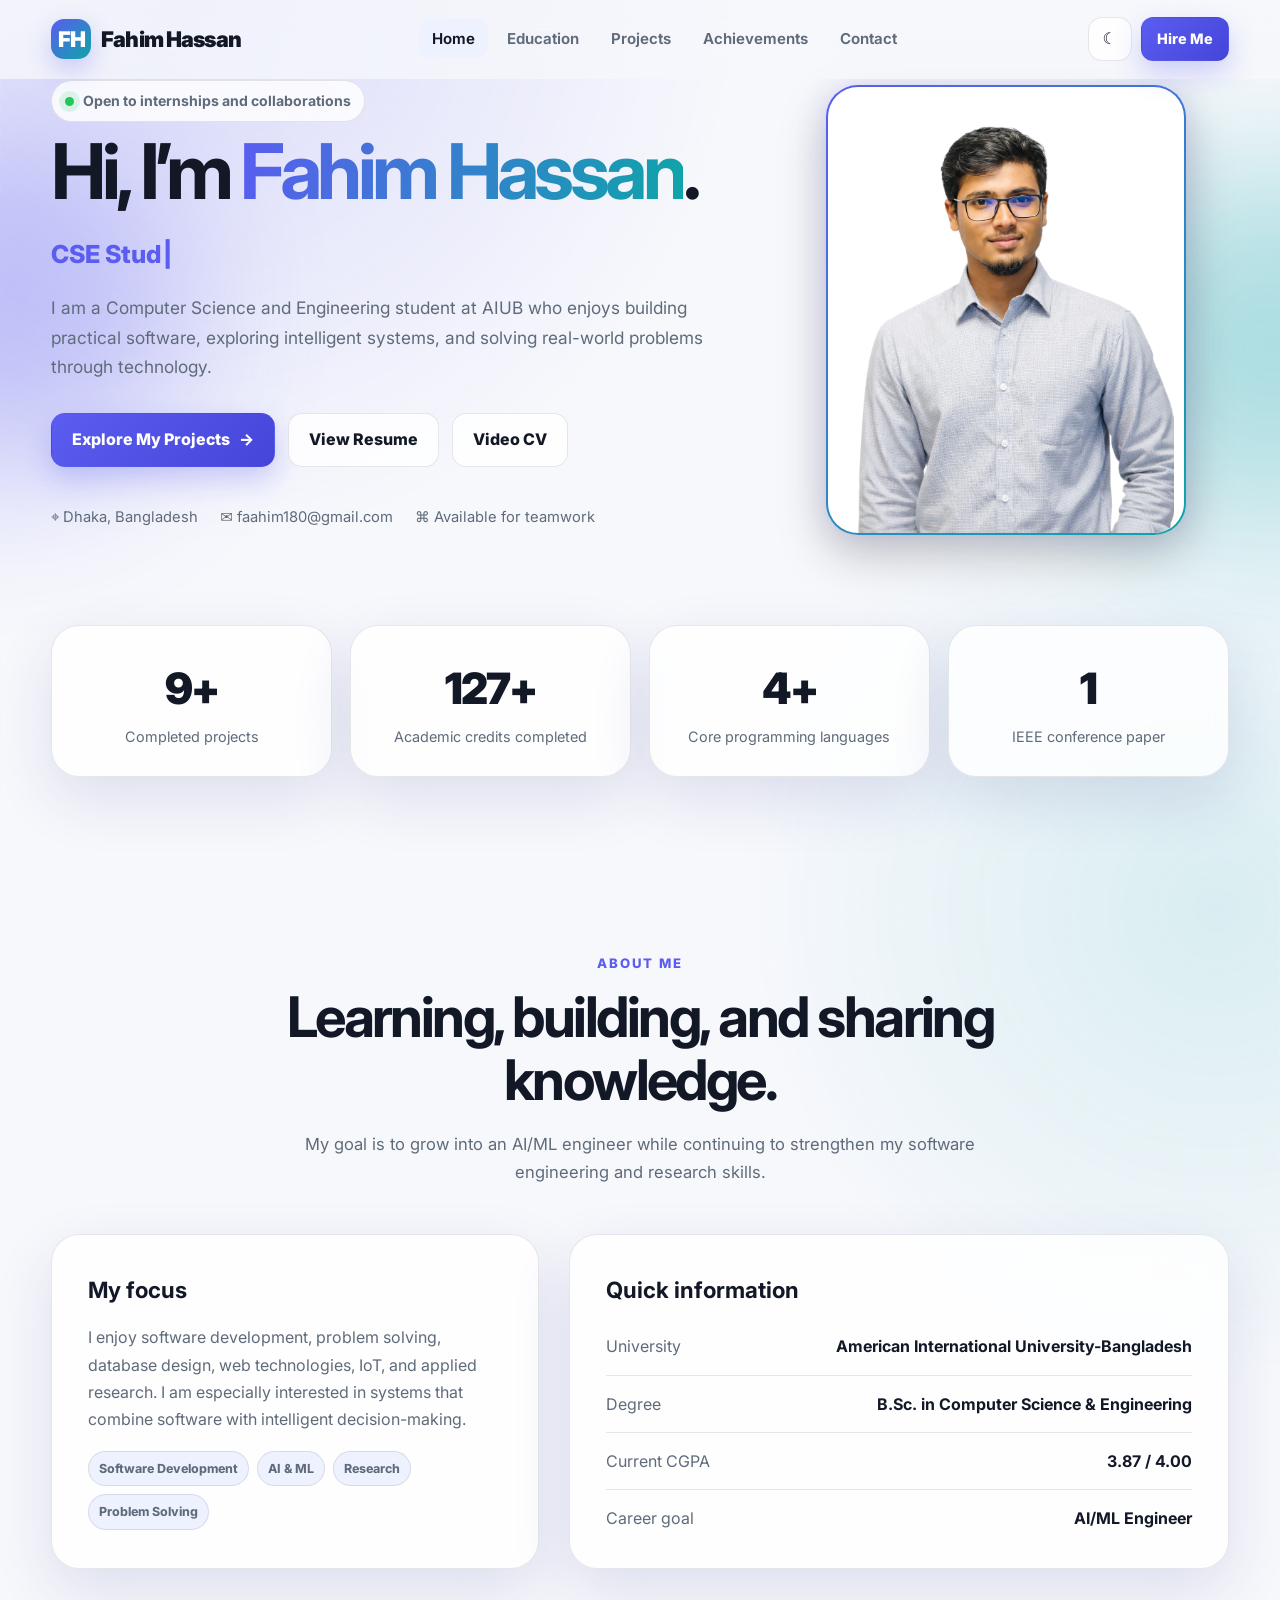
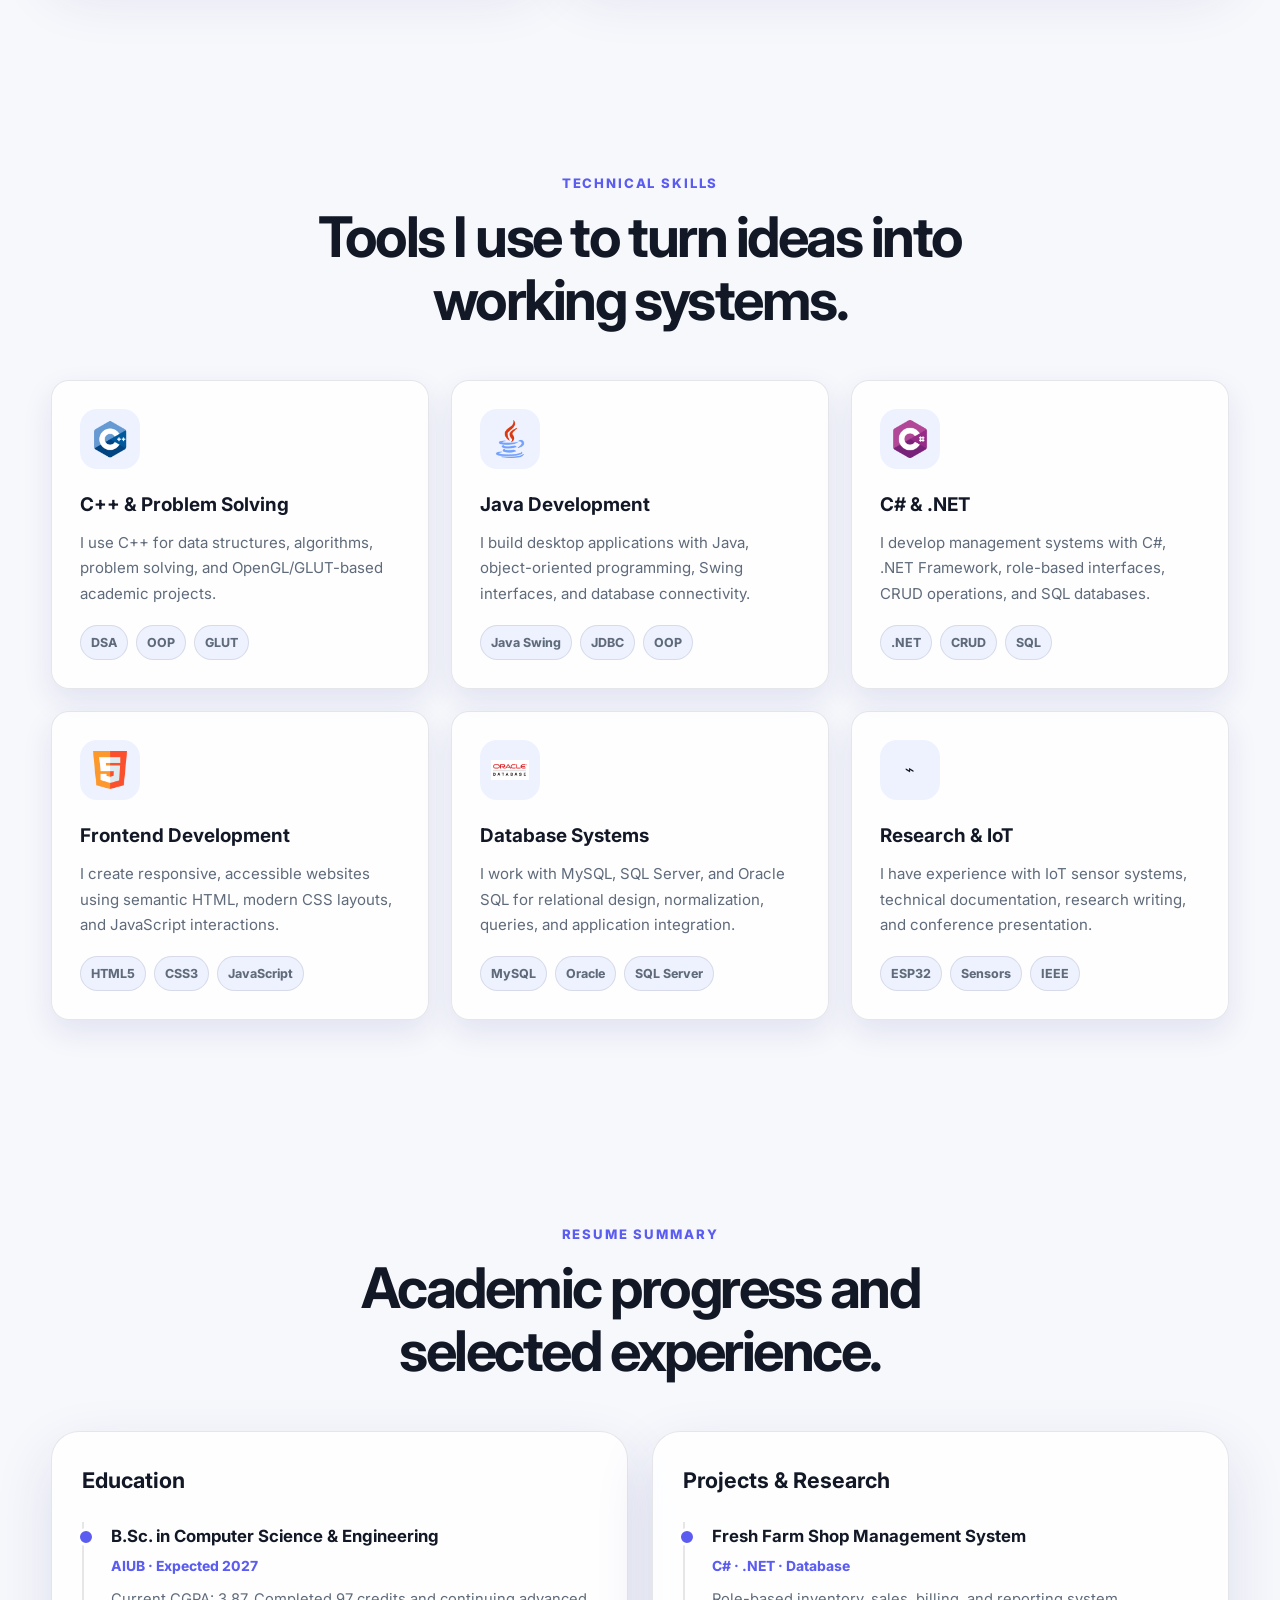
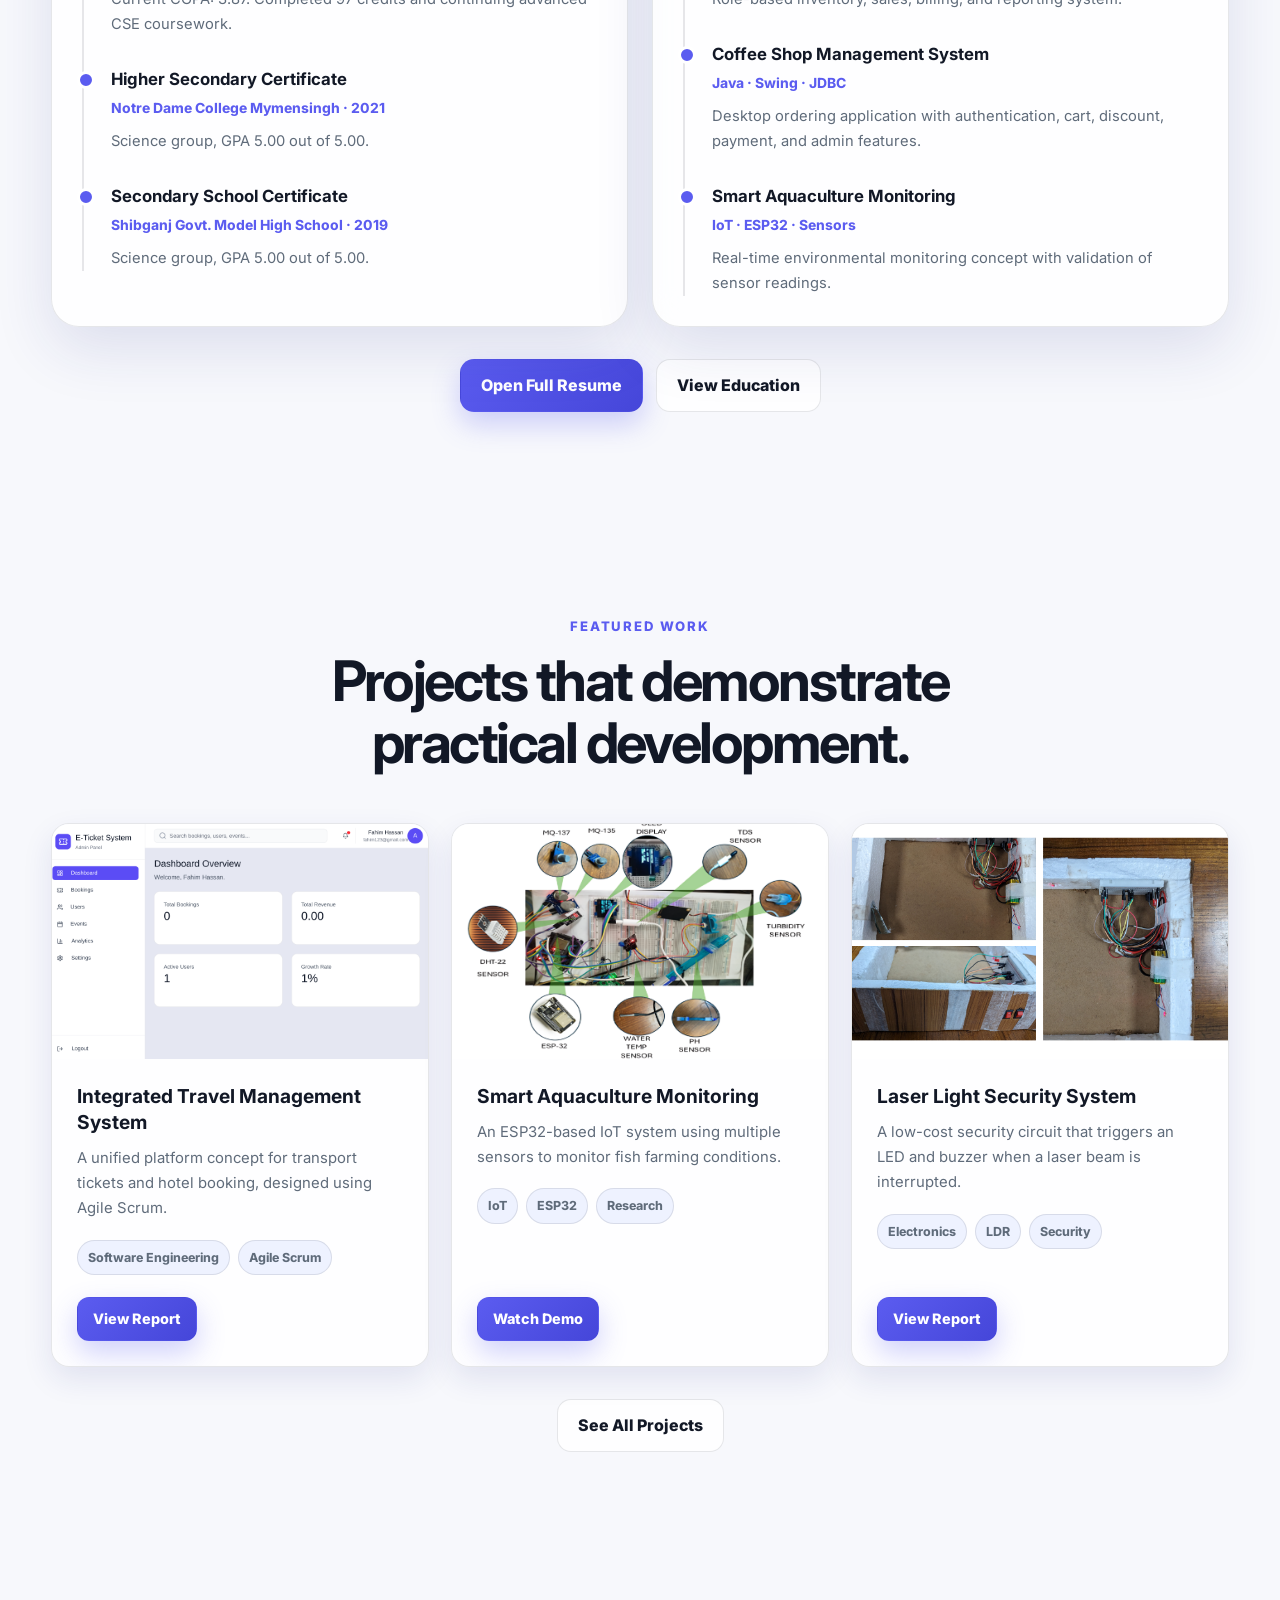
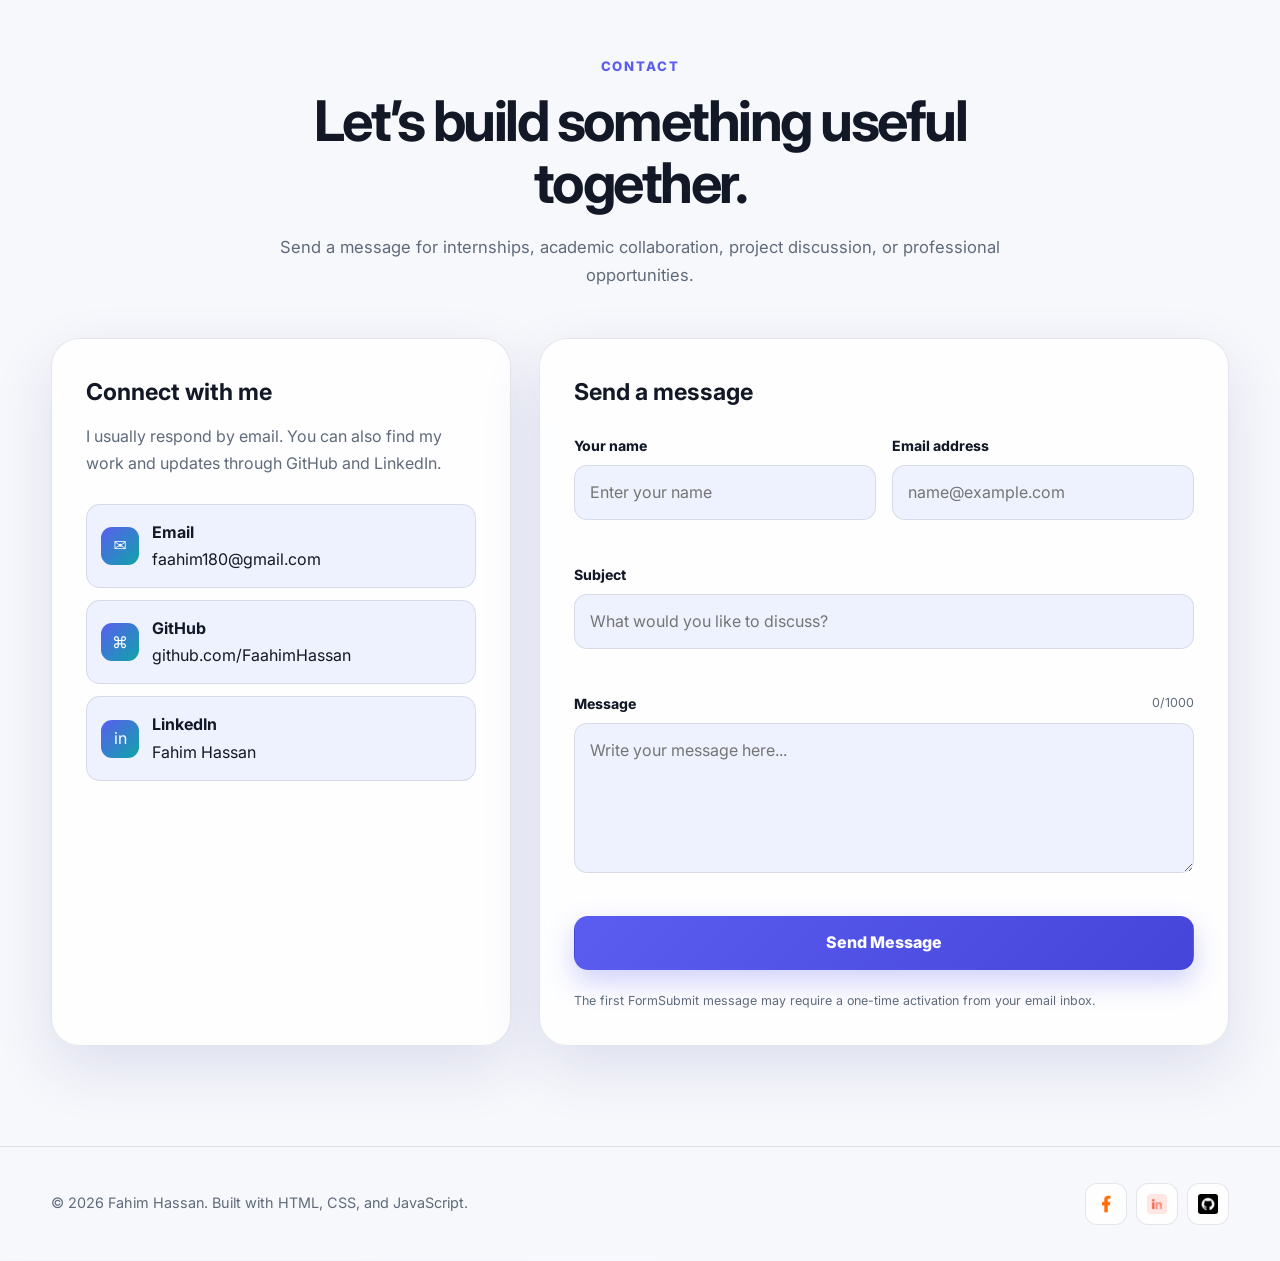
==== commit c801a034: "updated my results and numbers of  completed courses" ====
--- a/index.html
+++ b/index.html
@@ -84,7 +84,7 @@
           <p class="stat-label">Completed projects</p>
         </article>
         <article class="glass-card stat-card reveal">
-          <div class="stat-number" data-counter="112" data-suffix="+">0</div>
+          <div class="stat-number" data-counter="127" data-suffix="+">0</div>
           <p class="stat-label">Academic credits completed</p>
         </article>
         <article class="glass-card stat-card reveal">
@@ -123,7 +123,7 @@
             <div class="info-list">
               <div class="info-item"><span>University</span><strong>American International University-Bangladesh</strong></div>
               <div class="info-item"><span>Degree</span><strong>B.Sc. in Computer Science & Engineering</strong></div>
-              <div class="info-item"><span>Current CGPA</span><strong>3.88 / 4.00</strong></div>
+              <div class="info-item"><span>Current CGPA</span><strong>3.87 / 4.00</strong></div>
               <div class="info-item"><span>Career goal</span><strong>AI/ML Engineer</strong></div>
             </div>
           </article>
